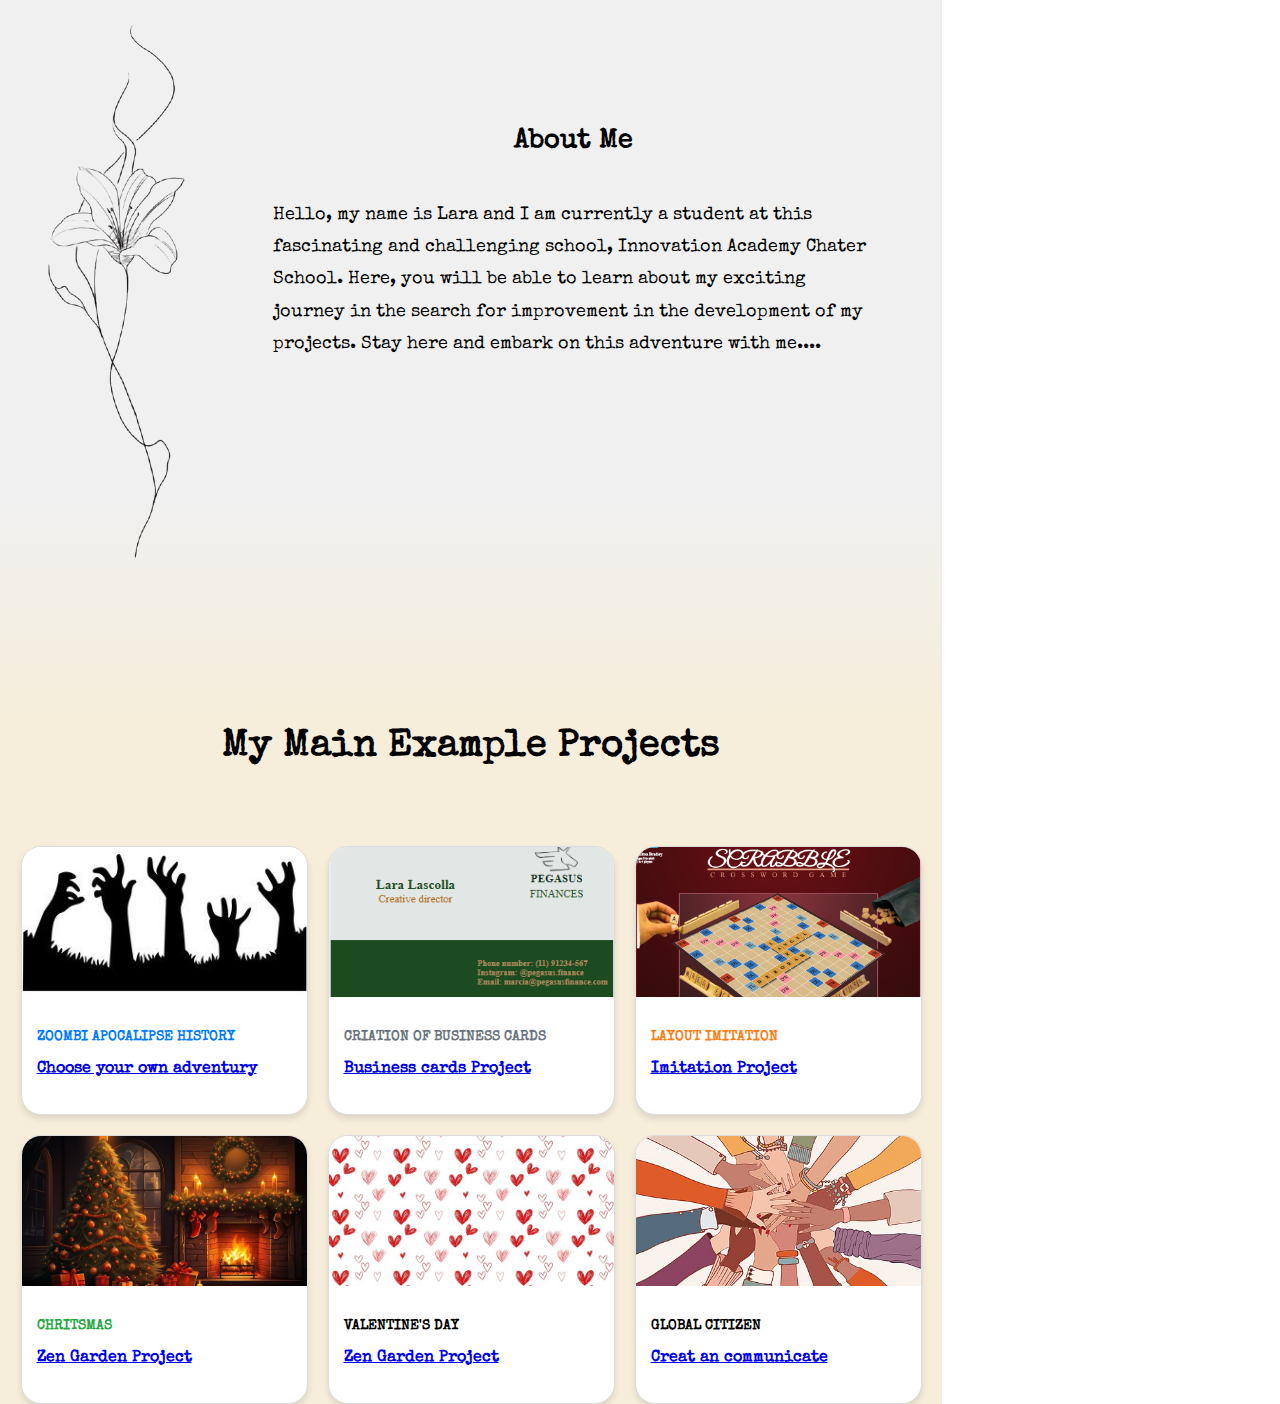
==== portifolio.html @ 71ce7b04 "jj" ====
<!DOCTYPE html>
<html lang="en">
<head>
  <meta charset="UTF-8" />
  <meta name="viewport" content="width=device-width, initial-scale=1.0" />
  <title>Carrossel</title>
  <link rel="stylesheet" href="style.css" />
  <link rel="stylesheet" href="carousel.css" />
</head>
<body>
   <main>
    <section class="info" id="about-me">
      <div class="about-me">
        <h2>About Me</h2><br>
        <p>Hello, my name is Lara and I am currently a student at this fascinating and challenging school, Innovation Academy Chater School. Here, you will be able to learn about my exciting journey in the search for improvement in the development of my projects. Stay here and embark on this adventure with me....</p>
      </div>
    </section>
    <div class="sample-work" id="cyoa">
      <h2>My Main Example Projects</h2>
    
    </div><br><br>
     <div class="card-container">
    <!-- Card 1-->
    <div class="card">
      
     <img src="/zombieshands.jpg" alt="zombies" class="card-image">
      <div class="card-body">
        <span class="card-category card-category-blue">zoombi apocalipse history</span>
        <h3 class="card-title"><a href="https://iacs-cs.github.io/choose-your-own-adventure-lajo/" > Choose your own adventury </a></h3>
      </div>
    </div>

    <!-- Card 2-->
    <div class="card">
      <img src="/business.png" alt="Imagem do Card" class="card-image">
      <div class="card-body">
        <span class="card-category card-category-gray">Criation of Business cards  </span>
        <h3 class="card-title"><a href="https://iacs-cs.github.io/business-card-lara-pocoyo/" > Business cards Project </a></h3>
      </div>
    </div>

    <!-- Card 3 -->
    <div class="card">
      <img src="/imitation.png" alt="Imagem do Card" class="card-image">
      <div class="card-body">
        <span class="card-category card-category-orange">Layout Imitation</span>
       <h3 class="card-title"><a href="https://iacs-cs.github.io/project-imitation-anjola/" > Imitation Project </a></h3>
      </div>
    </div>

    <!-- Card 4 -->
    <div class="card">
      <img src="/christmas.png" alt="Imagem do Card" class="card-image">
      <div class="card-body">
        <span class="card-category card-category-green">Chritsmas</span>
       <h3 class="card-title"><a href="https://iacs-zen-garden.netlify.app/?authuser=0#lara-pocoyo--style2" > Zen Garden Project</a></h3>
      </div>
    </div>
 <div class="card">
      <img src="/hearts.png" alt="Imagem do Card" class="card-image">
      <div class="card-body">
        <span class="card-category card-category-red">Valentine's day</span>
      <h3 class="card-title"><a href="https://iacs-zen-garden.netlify.app/?authuser=0#lara-pocoyo--style" > Zen Garden Project</a></h3>
      </div>
    </div>

    <!-- Card 6 -->
    <div class="card">
      <img src="/citizen.png" alt="Imagem do Card" class="card-image">
      <div class="card-body">
        <span class="card-category card-category-purple"> Global citizen</span>
        <h3 class="card-title"><a href="https://www.canva.com/design/DAGSFRlXzS4/0BJ7MSQDtgeeBz87vM3l8Q/edit" > Creat an communicate</a></h3>
      </div>
    </div>
  </div>
      </div>
    </div>
    <div class="contacts">
      
    </div>
  </main>

  <script src="main.js"></script>
</body
---- style.css ----
@import url('https://fonts.googleapis.com/css2?family=Cookie&family=Courier+Prime:ital,wght@0,400;0,700;1,400;1,700&family=Creepster&family=Dancing+Script:wght@400..700&family=Lugrasimo&family=Mountains+of+Christmas:wght@400;700&family=Nosifer&family=Orbitron:wght@400..900&family=Petit+Formal+Script&family=Pixelify+Sans:wght@400..700&family=Roboto:ital,wght@0,100;0,300;0,400;0,500;0,700;0,900;1,100;1,300;1,400;1,500;1,700;1,900&family=Special+Elite&display=swap');
@import url('https://fonts.googleapis.com/css2?family=Cookie&family=Courier+Prime:ital,wght@0,400;0,700;1,400;1,700&family=Creepster&family=Dancing+Script:wght@400..700&family=Lugrasimo&family=Mountains+of+Christmas:wght@400;700&family=Nosifer&family=Orbitron:wght@400..900&family=Petit+Formal+Script&family=Pixelify+Sans:wght@400..700&family=Roboto:ital,wght@0,100;0,300;0,400;0,500;0,700;0,900;1,100;1,300;1,400;1,500;1,700;1,900&display=swap');
@import url('https://fonts.googleapis.com/css2?family=Cookie&family=Courier+Prime:ital,wght@0,400;0,700;1,400;1,700&family=Creepster&family=Dancing+Script:wght@400..700&family=Lugrasimo&family=Mountains+of+Christmas:wght@400;700&family=Nosifer&family=Orbitron:wght@400..900&family=Pixelify+Sans:wght@400..700&family=Roboto:ital,wght@0,100;0,300;0,400;0,500;0,700;0,900;1,100;1,300;1,400;1,500;1,700;1,900&display=swap');
@import url('https://fonts.googleapis.com/css2?family=Cookie&family=Courier+Prime:ital,wght@0,400;0,700;1,400;1,700&family=Creepster&family=Dancing+Script:wght@400..700&family=Mountains+of+Christmas:wght@400;700&family=Nosifer&family=Orbitron:wght@400..900&family=Pixelify+Sans:wght@400..700&family=Roboto:ital,wght@0,100;0,300;0,400;0,500;0,700;0,900;1,100;1,300;1,400;1,500;1,700;1,900&display=swap');
@import url('https://fonts.googleapis.com/css2?family=Amatic+SC:wght@400;700&family=Dancing+Script:wght@400..700&family=Moo+Lah+Lah&family=Special+Elite&display=swap');
@import url('https://fonts.googleapis.com/css2?family=Amatic+SC:wght@400;700&family=Courier+Prime:ital,wght@0,400;0,700;1,400;1,700&family=Dancing+Script:wght@400..700&family=Moo+Lah+Lah&family=Special+Elite&display=swap');
@import url('https://fonts.googleapis.com/css2?family=Amatic+SC:wght@400;700&family=Courier+Prime:ital,wght@0,400;0,700;1,400;1,700&family=Cutive+Mono&family=Dancing+Script:wght@400..700&family=Moo+Lah+Lah&family=Special+Elite&display=swap');
html {
  /* Make #id links scroll smoothly */
  scroll-behavior: smooth;
  overflow-x: hidden;
  width: 942px;
}


body {
  /* Change to something you like, but please do customize the font! */
  font-family: Roboto, "Helvetica Neue", sans-serif;
  line-height: 1.4;
  /* reset default margins */
  padding: 0;
  margin: 0;
  box-sizing: border-box;
  width: 942px;
  overflow-x: hidden;
 
}

.hero {
  box-sizing: border-box;
  /* Full screen hero section */
  width: 100%;
  height: 100dvh;
  /* Center the content vertically and horizontally */
  display: grid;
  place-content: center;
  /* Custom text and stuff */
  background: #000000;
  color: white;
  font-family:Cutive Mono;
  font-weight: bold;
  font-size: 70px;
  text-align: center;


}


/* A little "activation" to demonstrate JS is working in the template */
.hero {
  transition: background 0.5s;
}
.hero.active {
  background: #c6093b;
}
main {
  /* Make sure our content can scroll the hero away */
  min-height: 100dvh;
  max-width: 100%; /* choose a width for text */
  line-height: 1.8; /* choose a line spacing */
  font-size: 18px; /* choose a font size */
  margin: 0 auto; /* center the content */
}


.card-container {
  display: flex;
  gap: 20px;
  flex-wrap: wrap;
  justify-content: center;
}

.card {
    background: #fff;
    border: 1px solid #ddd;
    border-radius: 20px;
    overflow: hidden;
    width: 287px;
    box-shadow: 0 4px 6px rgba(0, 0, 0, 0.1);
    transition: transform 0.3s ease, box-shadow 0.3s ease;
    height: 269px;
}


.card:hover {
  transform: translateY(-5px);
  box-shadow: 0 6px 12px rgba(0, 0, 0, 0.15);
}

.card-image {
  width: 100%;
  height: 150px;
  object-fit: cover;
}

.card-body {
  padding: 15px;
}

.card-category {
  font-size: 14px;
  font-weight: bold;
  display: block;
  margin-bottom: 8px;
  text-transform: uppercase;
}

.card-category-blue {
  color: #007bff;
}

.card-category-gray {
  color: #6c757d;
}

.card-category-orange {
  color: #fd7e14;
}

.card-category-green {
  color: #28a745;
}

.card-title {
  font-size: 16px;
  color: #212529;
  line-height: 1.4;
}





*,
*::after,
*::before {
  padding: 0;
  margin: 0;
  box-sizing: border-box;
}

:root {
  --dark-color: #000;
}

.flowerr {
  display: flex;
  align-items: flex-end;
  justify-content: center;
  background-color: var(--dark-color);
  overflow: hidden;
  perspective: 1000px;
  width: 100000px;
  height: 100dvh;
}



.flowers {
  position: relative;
  transform: scale(0.7);
}

.flower {
  position: absolute;
  bottom: 10vmin;
  transform-origin: bottom center;
  z-index: 10;
  --fl-speed: 0.8s;
}
.flower--1 {
  animation: moving-flower-1 4s linear infinite;
}
.flower--1 .flower__line {
  height: 70vmin;
  animation-delay: 0.3s;
}
.flower--1 .flower__line__leaf--1 {
  animation: blooming-leaf-right var(--fl-speed) 1.6s backwards;
}
.flower--1 .flower__line__leaf--2 {
  animation: blooming-leaf-right var(--fl-speed) 1.4s backwards;
}
.flower--1 .flower__line__leaf--3 {
  animation: blooming-leaf-left var(--fl-speed) 1.2s backwards;
}
.flower--1 .flower__line__leaf--4 {
  animation: blooming-leaf-left var(--fl-speed) 1s backwards;
}
.flower--1 .flower__line__leaf--5 {
  animation: blooming-leaf-right var(--fl-speed) 1.8s backwards;
}
.flower--1 .flower__line__leaf--6 {
  animation: blooming-leaf-left var(--fl-speed) 2s backwards;
}
.flower--2 {
  left: 50%;
  transform: rotate(30deg);
  animation: moving-flower-2 4s linear infinite;
}
.flower--2 .flower__line {
  height: 60vmin;
  animation-delay: 0.8s;
}
.flower--2 .flower__line__leaf--1 {
  animation: blooming-leaf-right var(--fl-speed) 1.9s backwards;
}
.flower--2 .flower__line__leaf--2 {
  animation: blooming-leaf-right var(--fl-speed) 1.7s backwards;
}
.flower--2 .flower__line__leaf--3 {
  animation: blooming-leaf-left var(--fl-speed) 1.5s backwards;
}
.flower--2 .flower__line__leaf--4 {
  animation: blooming-leaf-left var(--fl-speed) 1.3s backwards;
}
.flower--3 {
  left: 50%;
  transform: rotate(-15deg);
  animation: moving-flower-3 4s linear infinite;
}
.flower--3 .flower__line {
  animation-delay: 0.9s;
}
.flower--3 .flower__line__leaf--1 {
  animation: blooming-leaf-right var(--fl-speed) 2.5s backwards;
}
.flower--3 .flower__line__leaf--2 {
  animation: blooming-leaf-right var(--fl-speed) 2.3s backwards;
}
.flower--3 .flower__line__leaf--3 {
  animation: blooming-leaf-left var(--fl-speed) 2.1s backwards;
}
.flower--3 .flower__line__leaf--4 {
  animation: blooming-leaf-left var(--fl-speed) 1.9s backwards;
}
.flower__leafs {
  position: relative;
  animation: blooming-flower 2s backwards;
}
.flower__leafs--1 {
  animation-delay: 1.1s;
}
.flower__leafs--2 {
  animation-delay: 1.4s;
}
.flower__leafs--3 {
  animation-delay: 1.7s;
}
.flower__leafs::after {
  content: "";
  position: absolute;
  left: 0;
  top: 0;
  transform: translate(-50%, -100%);
  width: 8vmin;
  height: 8vmin;
  background-color: #6bf0ff;
  filter: blur(10vmin);
}
.flower__leaf {
  position: absolute;
  bottom: 0;
  left: 50%;
  width: 8vmin;
  height: 11vmin;
  border-radius: 51% 49% 47% 53%/44% 45% 55% 69%;
  background-color: #65e6cc;
  background-image: linear-gradient(to top, #40bbab, #a7ffee);
  transform-origin: bottom center;
  opacity: 0.9;
  box-shadow: inset 0 0 2vmin rgba(255, 255, 255, 0.5);
}
.flower__leaf--1 {
  transform: translate(-10%, 1%) rotateY(40deg) rotateX(-50deg);
}
.flower__leaf--2 {
  transform: translate(-50%, -4%) rotateX(40deg);
}
.flower__leaf--3 {
  transform: translate(-90%, 0%) rotateY(45deg) rotateX(50deg);
}
.flower__leaf--4 {
  width: 8vmin;
  height: 8vmin;
  transform-origin: bottom left;
  border-radius: 4vmin 10vmin 4vmin 4vmin;
  transform: translate(0%, 18%) rotateX(70deg) rotate(-43deg);
  background-image: linear-gradient(to top, #39c6d6, #a7ffee);
  z-index: 1;
  opacity: 0.8;
}
.flower__white-circle {
  position: absolute;
  left: -3.5vmin;
  top: -3vmin;
  width: 9vmin;
  height: 4vmin;
  border-radius: 50%;
  background-color: #fff;
}
.flower__white-circle::after {
  content: "";
  position: absolute;
  left: 50%;
  top: 45%;
  transform: translate(-50%, -50%);
  width: 60%;
  height: 60%;
  border-radius: inherit;
  background-image: repeating-linear-gradient(135deg, rgba(0, 0, 0, 0.03) 0px, rgba(0, 0, 0, 0.03) 1px, transparent 1px, transparent 12px), repeating-linear-gradient(45deg, rgba(0, 0, 0, 0.03) 0px, rgba(0, 0, 0, 0.03) 1px, transparent 1px, transparent 12px), repeating-linear-gradient(67.5deg, rgba(0, 0, 0, 0.03) 0px, rgba(0, 0, 0, 0.03) 1px, transparent 1px, transparent 12px), repeating-linear-gradient(135deg, rgba(0, 0, 0, 0.03) 0px, rgba(0, 0, 0, 0.03) 1px, transparent 1px, transparent 12px), repeating-linear-gradient(45deg, rgba(0, 0, 0, 0.03) 0px, rgba(0, 0, 0, 0.03) 1px, transparent 1px, transparent 12px), repeating-linear-gradient(112.5deg, rgba(0, 0, 0, 0.03) 0px, rgba(0, 0, 0, 0.03) 1px, transparent 1px, transparent 12px), repeating-linear-gradient(112.5deg, rgba(0, 0, 0, 0.03) 0px, rgba(0, 0, 0, 0.03) 1px, transparent 1px, transparent 12px), repeating-linear-gradient(45deg, rgba(0, 0, 0, 0.03) 0px, rgba(0, 0, 0, 0.03) 1px, transparent 1px, transparent 12px), repeating-linear-gradient(22.5deg, rgba(0, 0, 0, 0.03) 0px, rgba(0, 0, 0, 0.03) 1px, transparent 1px, transparent 12px), repeating-linear-gradient(45deg, rgba(0, 0, 0, 0.03) 0px, rgba(0, 0, 0, 0.03) 1px, transparent 1px, transparent 12px), repeating-linear-gradient(22.5deg, rgba(0, 0, 0, 0.03) 0px, rgba(0, 0, 0, 0.03) 1px, transparent 1px, transparent 12px), repeating-linear-gradient(135deg, rgba(0, 0, 0, 0.03) 0px, rgba(0, 0, 0, 0.03) 1px, transparent 1px, transparent 12px), repeating-linear-gradient(157.5deg, rgba(0, 0, 0, 0.03) 0px, rgba(0, 0, 0, 0.03) 1px, transparent 1px, transparent 12px), repeating-linear-gradient(67.5deg, rgba(0, 0, 0, 0.03) 0px, rgba(0, 0, 0, 0.03) 1px, transparent 1px, transparent 12px), repeating-linear-gradient(67.5deg, rgba(0, 0, 0, 0.03) 0px, rgba(0, 0, 0, 0.03) 1px, transparent 1px, transparent 12px), linear-gradient(90deg, #ffeb12, #ffce00);
}
.flower__line {
  height: 55vmin;
  width: 1.5vmin;
  background-image: linear-gradient(to left, rgba(0, 0, 0, 0.2), transparent, rgba(255, 255, 255, 0.2)), linear-gradient(to top, transparent 10%, #14757a, #39c6d6);
  box-shadow: inset 0 0 2px rgba(0, 0, 0, 0.5);
  animation: grow-flower-tree 4s backwards;
}
.flower__line__leaf {
  --w: 7vmin;
  --h: calc(var(--w) + 2vmin);
  position: absolute;
  top: 20%;
  left: 90%;
  width: var(--w);
  height: var(--h);
  border-top-right-radius: var(--h);
  border-bottom-left-radius: var(--h);
  background-image: linear-gradient(to top, rgba(20, 117, 122, 0.4), #39c6d6);
}
.flower__line__leaf--1 {
  transform: rotate(70deg) rotateY(30deg);
}
.flower__line__leaf--2 {
  top: 45%;
  transform: rotate(70deg) rotateY(30deg);
}
.flower__line__leaf--3, .flower__line__leaf--4, .flower__line__leaf--6 {
  border-top-right-radius: 0;
  border-bottom-left-radius: 0;
  border-top-left-radius: var(--h);
  border-bottom-right-radius: var(--h);
  left: -460%;
  top: 12%;
  transform: rotate(-70deg) rotateY(30deg);
}
.flower__line__leaf--4 {
  top: 40%;
}
.flower__line__leaf--5 {
  top: 0;
  transform-origin: left;
  transform: rotate(70deg) rotateY(30deg) scale(0.6);
}
.flower__line__leaf--6 {
  top: -2%;
  left: -450%;
  transform-origin: right;
  transform: rotate(-70deg) rotateY(30deg) scale(0.6);
}
.flower__light {
  position: absolute;
  bottom: 0vmin;
  width: 1vmin;
  height: 1vmin;
  background-color: #fffb00;
  border-radius: 50%;
  filter: blur(0.2vmin);
  animation: light-ans 4s linear infinite backwards;
}
.flower__light:nth-child(odd) {
  background-color: #23f0ff;
}
.flower__light--1 {
  left: -2vmin;
  animation-delay: 1s;
}
.flower__light--2 {
  left: 3vmin;
  animation-delay: 0.5s;
}
.flower__light--3 {
  left: -6vmin;
  animation-delay: 0.3s;
}
.flower__light--4 {
  left: 6vmin;
  animation-delay: 0.9s;
}
.flower__light--5 {
  left: -1vmin;
  animation-delay: 1.5s;
}
.flower__light--6 {
  left: -4vmin;
  animation-delay: 3s;
}
.flower__light--7 {
  left: 3vmin;
  animation-delay: 2s;
}
.flower__light--8 {
  left: -6vmin;
  animation-delay: 3.5s;
}
.flower__grass {
  --c: #159faa;
  --line-w: 1.5vmin;
  position: absolute;
  bottom: 12vmin;
  left: -7vmin;
  display: flex;
  flex-direction: column;
  align-items: flex-end;
  z-index: 20;
  transform-origin: bottom center;
  transform: rotate(-48deg) rotateY(40deg);
}
.flower__grass--1 {
  animation: moving-grass 2s linear infinite;
}
.flower__grass--2 {
  left: 2vmin;
  bottom: 10vmin;
  transform: scale(0.5) rotate(75deg) rotateX(10deg) rotateY(-200deg);
  opacity: 0.8;
  z-index: 0;
  animation: moving-grass--2 1.5s linear infinite;
}
.flower__grass--top {
  width: 7vmin;
  height: 10vmin;
  border-top-right-radius: 100%;
  border-right: var(--line-w) solid var(--c);
  transform-origin: bottom center;
  transform: rotate(-2deg);
}
.flower__grass--bottom {
  margin-top: -2px;
  width: var(--line-w);
  height: 25vmin;
  background-image: linear-gradient(to top, transparent, var(--c));
}
.flower__grass__leaf {
  --size: 10vmin;
  position: absolute;
  width: calc(var(--size) * 2.1);
  height: var(--size);
  border-top-left-radius: var(--size);
  border-top-right-radius: var(--size);
  background-image: linear-gradient(to top, transparent, transparent 30%, var(--c));
  z-index: 100;
}
.flower__grass__leaf--1 {
  top: -6%;
  left: 30%;
  --size: 6vmin;
  transform: rotate(-20deg);
  animation: growing-grass-ans--1 2s 2.6s backwards;
}
@keyframes growing-grass-ans--1 {
  0% {
    transform-origin: bottom left;
    transform: rotate(-20deg) scale(0);
  }
}
.flower__grass__leaf--2 {
  top: -5%;
  left: -110%;
  --size: 6vmin;
  transform: rotate(10deg);
  animation: growing-grass-ans--2 2s 2.4s linear backwards;
}
@keyframes growing-grass-ans--2 {
  0% {
    transform-origin: bottom right;
    transform: rotate(10deg) scale(0);
  }
}
.flower__grass__leaf--3 {
  top: 5%;
  left: 60%;
  --size: 8vmin;
  transform: rotate(-18deg) rotateX(-20deg);
  animation: growing-grass-ans--3 2s 2.2s linear backwards;
}
@keyframes growing-grass-ans--3 {
  0% {
    transform-origin: bottom left;
    transform: rotate(-18deg) rotateX(-20deg) scale(0);
  }
}
.flower__grass__leaf--4 {
  top: 6%;
  left: -135%;
  --size: 8vmin;
  transform: rotate(2deg);
  animation: growing-grass-ans--4 2s 2s linear backwards;
}
@keyframes growing-grass-ans--4 {
  0% {
    transform-origin: bottom right;
    transform: rotate(2deg) scale(0);
  }
}
.flower__grass__leaf--5 {
  top: 20%;
  left: 60%;
  --size: 10vmin;
  transform: rotate(-24deg) rotateX(-20deg);
  animation: growing-grass-ans--5 2s 1.8s linear backwards;
}
@keyframes growing-grass-ans--5 {
  0% {
    transform-origin: bottom left;
    transform: rotate(-24deg) rotateX(-20deg) scale(0);
  }
}
.flower__grass__leaf--6 {
  top: 22%;
  left: -180%;
  --size: 10vmin;
  transform: rotate(10deg);
  animation: growing-grass-ans--6 2s 1.6s linear backwards;
}
@keyframes growing-grass-ans--6 {
  0% {
    transform-origin: bottom right;
    transform: rotate(10deg) scale(0);
  }
}
.flower__grass__leaf--7 {
  top: 39%;
  left: 70%;
  --size: 10vmin;
  transform: rotate(-10deg);
  animation: growing-grass-ans--7 2s 1.4s linear backwards;
}
@keyframes growing-grass-ans--7 {
  0% {
    transform-origin: bottom left;
    transform: rotate(-10deg) scale(0);
  }
}
.flower__grass__leaf--8 {
  top: 40%;
  left: -215%;
  --size: 11vmin;
  transform: rotate(10deg);
  animation: growing-grass-ans--8 2s 1.2s linear backwards;
}
@keyframes growing-grass-ans--8 {
  0% {
    transform-origin: bottom right;
    transform: rotate(10deg) scale(0);
  }
}
.flower__grass__overlay {
  position: absolute;
  top: -10%;
  right: 0%;
  width: 100%;
  height: 100%;
  background-color: rgba(0, 0, 0, 0.6);
  filter: blur(1.5vmin);
  z-index: 100;
}
.flower__g-long {
  --w: 2vmin;
  --h: 6vmin;
  --c: #159faa;
  position: absolute;
  bottom: 10vmin;
  left: -3vmin;
  transform-origin: bottom center;
  transform: rotate(-30deg) rotateY(-20deg);
  display: flex;
  flex-direction: column;
  align-items: flex-end;
  animation: flower-g-long-ans 3s linear infinite;
}
@keyframes flower-g-long-ans {
  0%, 100% {
    transform: rotate(-30deg) rotateY(-20deg);
  }
  50% {
    transform: rotate(-32deg) rotateY(-20deg);
  }
}
.flower__g-long__top {
  top: calc(var(--h) * -1);
  width: calc(var(--w) + 1vmin);
  height: var(--h);
  border-top-right-radius: 100%;
  border-right: 0.7vmin solid var(--c);
  transform: translate(-0.7vmin, 1vmin);
}
.flower__g-long__bottom {
  width: var(--w);
  height: 50vmin;
  transform-origin: bottom center;
  background-image: linear-gradient(to top, transparent 30%, var(--c));
  box-shadow: inset 0 0 2px rgba(0, 0, 0, 0.5);
  clip-path: polygon(35% 0, 65% 1%, 100% 100%, 0% 100%);
}
.flower__g-right {
  position: absolute;
  bottom: 6vmin;
  left: -2vmin;
  transform-origin: bottom left;
  transform: rotate(20deg);
}
.flower__g-right .leaf {
  width: 30vmin;
  height: 50vmin;
  border-top-left-radius: 100%;
  border-left: 2vmin solid #079097;
  background-image: linear-gradient(to bottom, transparent, var(--dark-color) 60%);
  mask-image: linear-gradient(to top, transparent 30%, #079097 60%);
}
.flower__g-right--1 {
  animation: flower-g-right-ans 2.5s linear infinite;
}
.flower__g-right--2 {
  left: 5vmin;
  transform: rotateY(-180deg);
  animation: flower-g-right-ans--2 3s linear infinite;
}
.flower__g-right--2 .leaf {
  height: 75vmin;
  filter: blur(0.3vmin);
  opacity: 0.8;
}
@keyframes flower-g-right-ans {
  0%, 100% {
    transform: rotate(20deg);
  }
  50% {
    transform: rotate(24deg) rotateX(-20deg);
  }
}
@keyframes flower-g-right-ans--2 {
  0%, 100% {
    transform: rotateY(-180deg) rotate(0deg) rotateX(-20deg);
  }
  50% {
    transform: rotateY(-180deg) rotate(6deg) rotateX(-20deg);
  }
}
.flower__g-front {
  position: absolute;
  bottom: 6vmin;
  left: 2.5vmin;
  z-index: 100;
  transform-origin: bottom center;
  transform: rotate(-28deg) rotateY(30deg) scale(1.04);
  animation: flower__g-front-ans 2s linear infinite;
}
@keyframes flower__g-front-ans {
  0%, 100% {
    transform: rotate(-28deg) rotateY(30deg) scale(1.04);
  }
  50% {
    transform: rotate(-35deg) rotateY(40deg) scale(1.04);
  }
}
.flower__g-front__line {
  width: 0.3vmin;
  height: 20vmin;
  background-image: linear-gradient(to top, transparent, #079097, transparent 100%);
  position: relative;
}
.flower__g-front__leaf-wrapper {
  position: absolute;
  top: 0;
  left: 0;
  transform-origin: bottom left;
  transform: rotate(10deg);
}
.flower__g-front__leaf-wrapper:nth-child(even) {
  left: 0vmin;
  transform: rotateY(-180deg) rotate(5deg);
  animation: flower__g-front__leaf-left-ans 1s ease-in backwards;
}
.flower__g-front__leaf-wrapper:nth-child(odd) {
  animation: flower__g-front__leaf-ans 1s ease-in backwards;
}
.flower__g-front__leaf-wrapper--1 {
  top: -8vmin;
  transform: scale(0.7);
  animation: flower__g-front__leaf-ans 1s 5.5s ease-in backwards !important;
}
.flower__g-front__leaf-wrapper--2 {
  top: -8vmin;
  transform: rotateY(-180deg) scale(0.7) !important;
  animation: flower__g-front__leaf-left-ans-2 1s 4.6s ease-in backwards !important;
}
.flower__g-front__leaf-wrapper--3 {
  top: -3vmin;
  animation: flower__g-front__leaf-ans 1s 4.6s ease-in backwards;
}
.flower__g-front__leaf-wrapper--4 {
  top: -3vmin;
  transform: rotateY(-180deg) scale(0.9) !important;
  animation: flower__g-front__leaf-left-ans-2 1s 4.6s ease-in backwards !important;
}
@keyframes flower__g-front__leaf-left-ans-2 {
  0% {
    transform: rotateY(-180deg) scale(0);
  }
}
.flower__g-front__leaf-wrapper--5, .flower__g-front__leaf-wrapper--6 {
  top: 2vmin;
}
.flower__g-front__leaf-wrapper--7, .flower__g-front__leaf-wrapper--8 {
  top: 6.5vmin;
}
.flower__g-front__leaf-wrapper--2 {
  animation-delay: 5.2s !important;
}
.flower__g-front__leaf-wrapper--3 {
  animation-delay: 4.9s !important;
}
.flower__g-front__leaf-wrapper--5 {
  animation-delay: 4.3s !important;
}
.flower__g-front__leaf-wrapper--6 {
  animation-delay: 4.1s !important;
}
.flower__g-front__leaf-wrapper--7 {
  animation-delay: 3.8s !important;
}
.flower__g-front__leaf-wrapper--8 {
  animation-delay: 3.5s !important;
}
@keyframes flower__g-front__leaf-ans {
  0% {
    transform: rotate(10deg) scale(0);
  }
}
@keyframes flower__g-front__leaf-left-ans {
  0% {
    transform: rotateY(-180deg) rotate(5deg) scale(0);
  }
}
.flower__g-front__leaf {
  width: 10vmin;
  height: 10vmin;
  border-radius: 100% 0% 0% 100%/100% 100% 0% 0%;
  box-shadow: inset 0 2px 1vmin rgba(44, 238, 252, 0.2);
  background-image: linear-gradient(to bottom left, transparent, var(--dark-color)), linear-gradient(to bottom right, #159faa 50%, transparent 50%, transparent);
  -webkit-mask-image: linear-gradient(to bottom right, #159faa 50%, transparent 50%, transparent);
  mask-image: linear-gradient(to bottom right, #159faa 50%, transparent 50%, transparent);
}
.flower__g-fr {
  position: absolute;
  bottom: -4vmin;
  left: vmin;
  transform-origin: bottom left;
  z-index: 10;
  animation: flower__g-fr-ans 2s linear infinite;
}
@keyframes flower__g-fr-ans {
  0%, 100% {
    transform: rotate(2deg);
  }
  50% {
    transform: rotate(4deg);
  }
}
.flower__g-fr .leaf {
  width: 30vmin;
  height: 50vmin;
  border-top-left-radius: 100%;
  border-left: 2vmin solid #079097;
  mask-image: linear-gradient(to top, transparent 25%, #079097 50%);
  position: relative;
  z-index: 1;
}
.flower__g-fr__leaf {
  position: absolute;
  top: 0;
  left: 0;
  width: 10vmin;
  height: 10vmin;
  border-radius: 100% 0% 0% 100%/100% 100% 0% 0%;
  box-shadow: inset 0 2px 1vmin rgba(44, 238, 252, 0.2);
  background-image: linear-gradient(to bottom left, transparent, var(--dark-color) 98%), linear-gradient(to bottom right, #23f0ff 45%, transparent 50%, transparent);
  mask-image: linear-gradient(135deg, #159faa 40%, transparent 50%, transparent);
}
.flower__g-fr__leaf--1 {
  left: 20vmin;
  transform: rotate(45deg);
  animation: flower__g-fr-leaft-ans-1 0.5s 5.2s linear backwards;
}
@keyframes flower__g-fr-leaft-ans-1 {
  0% {
    transform-origin: left;
    transform: rotate(45deg) scale(0);
  }
}
.flower__g-fr__leaf--2 {
  left: 12vmin;
  top: -7vmin;
  transform: rotate(25deg) rotateY(-180deg);
  animation: flower__g-fr-leaft-ans-6 0.5s 5s linear backwards;
}
.flower__g-fr__leaf--3 {
  left: 15vmin;
  top: 6vmin;
  transform: rotate(55deg);
  animation: flower__g-fr-leaft-ans-5 0.5s 4.8s linear backwards;
}
.flower__g-fr__leaf--4 {
  left: 6vmin;
  top: -2vmin;
  transform: rotate(25deg) rotateY(-180deg);
  animation: flower__g-fr-leaft-ans-6 0.5s 4.6s linear backwards;
}
.flower__g-fr__leaf--5 {
  left: 10vmin;
  top: 14vmin;
  transform: rotate(55deg);
  animation: flower__g-fr-leaft-ans-5 0.5s 4.4s linear backwards;
}
@keyframes flower__g-fr-leaft-ans-5 {
  0% {
    transform-origin: left;
    transform: rotate(55deg) scale(0);
  }
}
.flower__g-fr__leaf--6 {
  left: 0vmin;
  top: 6vmin;
  transform: rotate(25deg) rotateY(-180deg);
  animation: flower__g-fr-leaft-ans-6 0.5s 4.2s linear backwards;
}
@keyframes flower__g-fr-leaft-ans-6 {
  0% {
    transform-origin: right;
    transform: rotate(25deg) rotateY(-180deg) scale(0);
  }
}
.flower__g-fr__leaf--7 {
  left: 5vmin;
  top: 22vmin;
  transform: rotate(45deg);
  animation: flower__g-fr-leaft-ans-7 0.5s 4s linear backwards;
}
@keyframes flower__g-fr-leaft-ans-7 {
  0% {
    transform-origin: left;
    transform: rotate(45deg) scale(0);
  }
}
.flower__g-fr__leaf--8 {
  left: -4vmin;
  top: 15vmin;
  transform: rotate(15deg) rotateY(-180deg);
  animation: flower__g-fr-leaft-ans-8 0.5s 3.8s linear backwards;
}
@keyframes flower__g-fr-leaft-ans-8 {
  0% {
    transform-origin: right;
    transform: rotate(15deg) rotateY(-180deg) scale(0);
  }
}

.long-g {
  position: absolute;
  bottom: 25vmin;
  left: -42vmin;
  transform-origin: bottom left;
}
.long-g--1 {
  bottom: 0vmin;
  transform: scale(0.8) rotate(-5deg);
}
.long-g--1 .leaf {
mask-image: linear-gradient(to top, transparent 40%, #079097 80%) !important;
}
.long-g--1 .leaf--1 {
  --w: 5vmin;
  --h: 60vmin;
  left: -2vmin;
  transform: rotate(3deg) rotateY(-180deg);
}
.long-g--2, .long-g--3 {
  bottom: -3vmin;
  left: -35vmin;
  transform-origin: center;
  transform: scale(0.6) rotateX(60deg);
}
.long-g--2 .leaf, .long-g--3 .leaf {
  mask-image: linear-gradient(to top, transparent 50%, #079097 80%) !important;
}
.long-g--2 .leaf--1, .long-g--3 .leaf--1 {
  left: -1vmin;
  transform: rotateY(-180deg);
}
.long-g--3 {
  left: -17vmin;
  bottom: 0vmin;
}
.long-g--3 .leaf {
  mask-image: linear-gradient(to top, transparent 40%, #079097 80%) !important;
}
.long-g--4 {
  left: 25vmin;
  bottom: -3vmin;
  transform-origin: center;
  transform: scale(0.6) rotateX(60deg);
}
.long-g--4 .leaf {
  mask-image: linear-gradient(to top, transparent 50%, #079097 80%) !important;
}
.long-g--5 {
  left: 42vmin;
  bottom: 0vmin;
  transform: scale(0.8) rotate(2deg);
}
.long-g--6 {
  left: 0vmin;
  bottom: -20vmin;
  z-index: 100;
  filter: blur(0.3vmin);
  transform: scale(0.8) rotate(2deg);
}
.long-g--7 {
  left: 35vmin;
  bottom: 20vmin;
  z-index: -1;
  filter: blur(0.3vmin);
  transform: scale(0.6) rotate(2deg);
  opacity: 0.7;
}
.long-g .leaf {
  --w: 15vmin;
  --h: 40vmin;
  --c: #1aaa15;
  position: absolute;
  bottom: 0;
  width: var(--w);
  height: var(--h);
  border-top-left-radius: 100%;
  border-left: 2vmin solid var(--c);
  mask-image: linear-gradient(to top, transparent 20%, var(--dark-color));
  transform-origin: bottom center;
}
.long-g .leaf--0 {
  left: 2vmin;
  animation: leaf-ans-1 4s linear infinite;
}
.long-g .leaf--1 {
  --w: 5vmin;
  --h: 60vmin;
  animation: leaf-ans-1 4s linear infinite;
}
.long-g .leaf--2 {
  --w: 10vmin;
  --h: 40vmin;
  left: -0.5vmin;
  bottom: 5vmin;
  transform-origin: bottom left;
  transform: rotateY(-180deg);
  animation: leaf-ans-2 3s linear infinite;
}
.long-g .leaf--3 {
  --w: 5vmin;
  --h: 30vmin;
  left: -1vmin;
  bottom: 3.2vmin;
  transform-origin: bottom left;
  transform: rotate(-10deg) rotateY(-180deg);
  animation: leaf-ans-3 3s linear infinite;
}

@keyframes leaf-ans-1 {
  0%, 100% {
    transform: rotate(-5deg) scale(1);
  }
  50% {
    transform: rotate(5deg) scale(1.1);
  }
}
@keyframes leaf-ans-2 {
  0%, 100% {
    transform: rotateY(-180deg) rotate(5deg);
  }
  50% {
    transform: rotateY(-180deg) rotate(0deg) scale(1.1);
  }
}
@keyframes leaf-ans-3 {
  0%, 100% {
    transform: rotate(-10deg) rotateY(-180deg);
  }
  50% {
    transform: rotate(-20deg) rotateY(-180deg);
  }
}
.grow-ans {
  animation: grow-ans 2s var(--d) backwards;
}

@keyframes grow-ans {
  0% {
    transform: scale(0);
    opacity: 0;
  }
}
@keyframes light-ans {
  0% {
    opacity: 0;
    transform: translateY(0vmin);
  }
  25% {
    opacity: 1;
    transform: translateY(-5vmin) translateX(-2vmin);
  }
  50% {
    opacity: 1;
    transform: translateY(-15vmin) translateX(2vmin);
    filter: blur(0.2vmin);
  }
  75% {
    transform: translateY(-20vmin) translateX(-2vmin);
    filter: blur(0.2vmin);
  }
  100% {
    transform: translateY(-30vmin);
    opacity: 0;
    filter: blur(1vmin);
  }
}
@keyframes moving-flower-1 {
  0%, 100% {
    transform: rotate(2deg);
  }
  50% {
    transform: rotate(-2deg);
  }
}
@keyframes moving-flower-2 {
  0%, 100% {
    transform: rotate(18deg);
  }
  50% {
    transform: rotate(14deg);
  }
}
@keyframes moving-flower-3 {
  0%, 100% {
    transform: rotate(-18deg);
  }
  50% {
    transform: rotate(-20deg) rotateY(-10deg);
  }
}
@keyframes blooming-leaf-right {
  0% {
    transform-origin: left;
    transform: rotate(70deg) rotateY(30deg) scale(0);
  }
}
@keyframes blooming-leaf-left {
  0% {
    transform-origin: right;
    transform: rotate(-70deg) rotateY(30deg) scale(0);
  }
}
@keyframes grow-flower-tree {
  0% {
    height: 0;
    border-radius: 1vmin;
  }
}
@keyframes blooming-flower {
  0% {
    transform: scale(0);
  }
}
@keyframes moving-grass {
  0%, 100% {
    transform: rotate(-48deg) rotateY(40deg);
  }
  50% {
    transform: rotate(-50deg) rotateY(40deg);
  }
}
@keyframes moving-grass--2 {
  0%, 100% {
    transform: scale(0.5) rotate(75deg) rotateX(10deg) rotateY(-200deg);
  }
  50% {
    transform: scale(0.5) rotate(79deg) rotateX(10deg) rotateY(-200deg);
  }
}
.growing-grass {
  animation: growing-grass-ans 1s 2s backwards;
}

@keyframes growing-grass-ans {
  0% {
    transform: scale(0);
  }
}
.not-loaded * {
  animation-play-state: paused !important;
}


.wordanimation{
  position: absolute;
  top: 0;
  width: 942px;
  height:30px;

}

#text-container{
    font-size: 50px;
    display: flex;
    flex-wrap: wrap;
    justify-content: center; /* Alinha as palavras ao centro */
  font-family: Petit Formal Script;
  text-shadow: #FC0 6px 0 16px;
  position: relative;

}

.word{
    opacity: 0;
    transform: translateY(20px);
    transition: opacity 1s ease-out, transform 0.5s ease-out;
    margin-right: 5px;
    display: inline-block; /* Faz as palavras ficarem lado a lado */
}

#text-container :first-child{
    top: 129px;
    position: absolute;
    right: 122px;
}

#text-container .word:nth-child(2){
  position :absolute;
  top: 215px;
  right: 468px;;

}

#text-container .word:nth-child(3) a {
    position: absolute;
    top: 325px;
    right: -16px;
    color: #fff;
}

.show {
    opacity: 1;
    transform: translateY(0);
}
main {
  /* Make sure our content can scroll the hero away */
  min-height: 100dvh;
  max-width: 100%; /* choose a width for text */
  line-height: 1.8; /* choose a line spacing */
  font-size: 18px; /* choose a font size */
  margin: 0 auto;
  background-color:#f6eedb;
  font-family: Special Elite; /* center the content */
}

.info {
    height: 714px;
    width: 950px;
background: linear-gradient(#f0f0f0 70%,#f6eedb);
display: flex;
}

.info::before { 
  content:"" ;
  background-image: url(/flower.png);
      height: 580px;
    width: 211px;
  position: absolute;
}

.about-me {
    width: 100%;
    height: 67%;
    display: flex;
    flex-direction: column;
    align-items: center;
    justify-content: center;
    font-family: Special Elite;
    padding-left: 273px;
    padding-right: 77px;
}

.sample-work {
    display: flex;
    flex-direction: column;
    align-items: center;
    font-size: 25px;
}
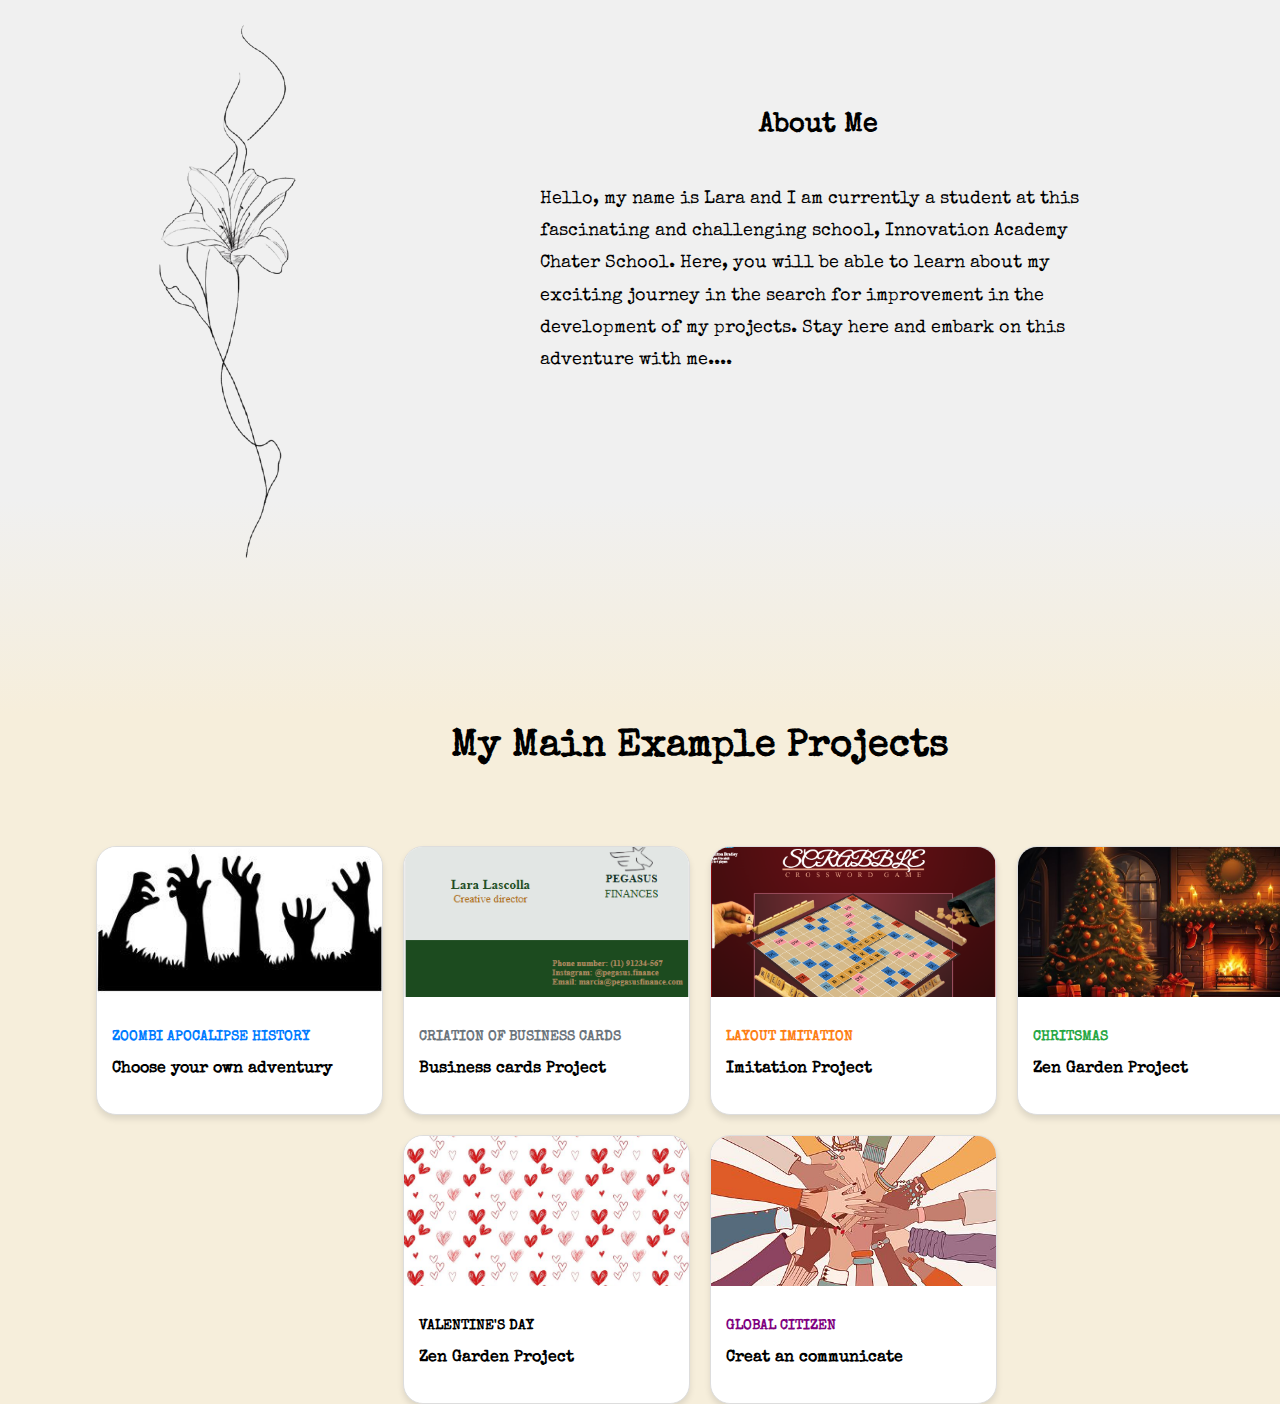
==== commit e4253775: "gg" ====
--- a/portifolio.html
+++ b/portifolio.html
@@ -15,7 +15,7 @@
         <p>Hello, my name is Lara and I am currently a student at this fascinating and challenging school, Innovation Academy Chater School. Here, you will be able to learn about my exciting journey in the search for improvement in the development of my projects. Stay here and embark on this adventure with me....</p>
       </div>
     </section>
-    <div class="sample-work" id="cyoa">
+    <div class=" sample-work" id="cyoa">
       <h2>My Main Example Projects</h2>
     
     </div><br><br>
--- a/style.css
+++ b/style.css
@@ -34,19 +34,16 @@
   /* Center the content vertically and horizontally */
   display: grid;
   place-content: center;
-  /* Custom text and stuff */
   background: #000000;
   color: white;
   font-family:Cutive Mono;
   font-weight: bold;
   font-size: 70px;
   text-align: center;
-
-
-}
-
-
-/* A little "activation" to demonstrate JS is working in the template */
+}
+
+
+
 .hero {
   transition: background 0.5s;
 }
@@ -54,12 +51,12 @@
   background: #c6093b;
 }
 main {
-  /* Make sure our content can scroll the hero away */
+  
   min-height: 100dvh;
-  max-width: 100%; /* choose a width for text */
-  line-height: 1.8; /* choose a line spacing */
-  font-size: 18px; /* choose a font size */
-  margin: 0 auto; /* center the content */
+  max-width: 100%; 
+  line-height: 1.8;
+  font-size: 18px; 
+  margin: 0 auto; 
 }
 
 
@@ -120,6 +117,11 @@
 .card-category-green {
   color: #28a745;
 }
+
+.card-category-purple{
+  color:purple
+}
+
 
 .card-title {
   font-size: 16px;
@@ -1205,4 +1207,102 @@
     flex-direction: column;
     align-items: center;
     font-size: 25px;
+}
+
+a { 
+  text-decoration: none;
+  color:black;
+}
+
+@media only screen and (min-width: 1400px){
+  body{
+    width: 1709px;
+  }
+
+.info{
+  width: 1702px;
+}
+
+.about-me {
+        width: 82%;
+        height: 69%;
+        display: flex;
+        flex-direction: column;
+        align-items: center;
+        justify-content: center;
+        font-family: Special Elite;
+        padding-left: 540px;
+        padding-right: 77px;
+    }
+
+
+    .info::before {
+        content: "";
+        background-image: url(/flower.png);
+        height: 580px;
+        width: 211px;
+        position: absolute;
+        left: 111px;
+    }
+}
+
+@media only screen and (min-width: 768px) and (max-width: 1399px) {
+  body {
+    width: 1399px;
+}
+
+.info{
+  width: 1702px;
+}
+
+.about-me {
+        width: 69%;
+        height: 67%;
+        display: flex;
+        flex-direction: column;
+        align-items: center;
+        justify-content: center;
+        font-family: Special Elite;
+        padding-left: 540px;
+        padding-right: 77px;
+    }
+
+
+    .info::before {
+        content: "";
+        background-image: url(/flower.png);
+        height: 580px;
+        width: 211px;
+        position: absolute;
+        left: 111px;
+    }
+  
+}
+
+@media only screen and (max-width: 767px) {
+
+  body{
+    width:768px;
+  }
+
+#text-container :first-child {
+    top: 129px;
+    position: absolute;
+    right: 173px;
+}
+
+
+#text-container .word:nth-child(2){
+  position :absolute;
+  top: 215px;
+  right: 467px;;
+
+}
+
+#text-container .word:nth-child(3) a {
+    position: absolute;
+    top: 326px;
+    right: -16px;
+    color: #fff;
+}
 }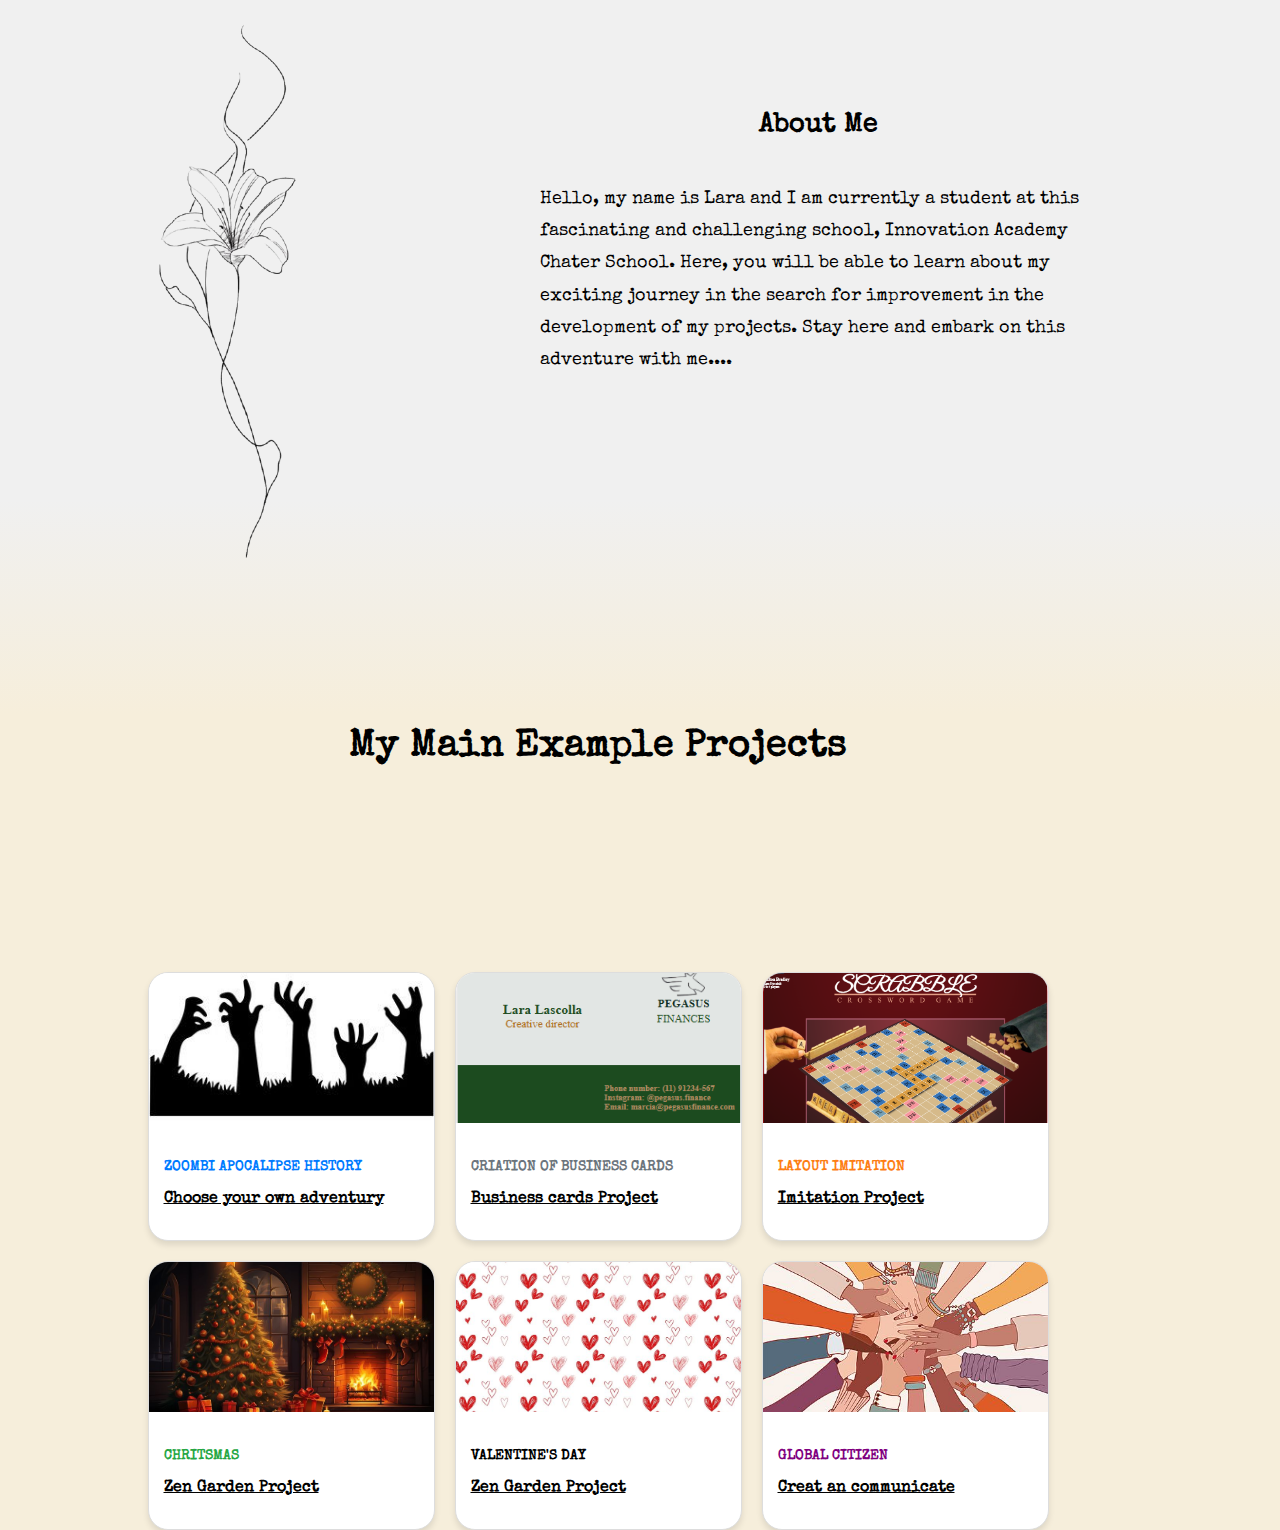
==== commit f0a8595c: "jj" ====
--- a/portifolio.html
+++ b/portifolio.html
@@ -17,12 +17,15 @@
     </section>
     <div class=" sample-work" id="cyoa">
       <h2>My Main Example Projects</h2>
-    
+      <div class="root">
+    <label class="like">
+  <input type="checkbox"/>
+  <div class="hearth"/>
+</label></div>
     </div><br><br>
      <div class="card-container">
     <!-- Card 1-->
     <div class="card">
-      
      <img src="/zombieshands.jpg" alt="zombies" class="card-image">
       <div class="card-body">
         <span class="card-category card-category-blue">zoombi apocalipse history</span>
--- a/style.css
+++ b/style.css
@@ -1210,7 +1210,7 @@
 }
 
 a { 
-  text-decoration: none;
+ 
   color:black;
 }
 
@@ -1276,7 +1276,76 @@
         position: absolute;
         left: 111px;
     }
+
+    .sample-work{
+      width:1196px;
+    }
   
+}
+
+@media only screen and (max-width: 1120px){
+  body{
+    width: 1120px;
+   }
+   
+   
+    #text-container :first-child {
+      top: 129px;
+      position: absolute;
+      right: 125px;
+  }
+  
+  
+  #text-container .word:nth-child(2){
+    position :absolute;
+    top: 215px;
+    right: 460px;;
+  
+  }
+  
+  #text-container .word:nth-child(3) a {
+      position: absolute;
+      top: 326px;
+      right: -26px;
+      color: #fff;
+  }
+
+  .info{
+    width: 1702px;
+  }
+  
+  .about-me {
+          width: 59%;
+          height: 67%;
+          display: flex;
+          flex-direction: column;
+          align-items: center;
+          justify-content: center;
+          font-family: Special Elite;
+          padding-left: 540px;
+          padding-right: 77px;
+      }
+  
+  
+      .info::before {
+          content: "";
+          background-image: url(/flower.png);
+          height: 580px;
+          width: 211px;
+          position: absolute;
+          left: 97px;
+      }
+
+      .sample-work {
+        display: flex;
+        flex-direction: column;
+        align-items: center;
+        font-size: 25px;
+        width: 1122px;
+    }
+    
+
+
 }
 
 @media only screen and (max-width: 767px) {
@@ -1288,7 +1357,7 @@
 #text-container :first-child {
     top: 129px;
     position: absolute;
-    right: 173px;
+    right: 130px;
 }
 
 
@@ -1305,4 +1374,89 @@
     right: -16px;
     color: #fff;
 }
-}+
+
+.info{
+  width: 767px;
+}
+
+.about-me {
+  width: 100%;
+  height: 89%;
+  display: flex;
+  flex-direction: column;
+  align-items: flex-start;
+  font-family: Special Elite;
+  padding-left: 274px; }
+
+    .info::before {
+        content: "";
+        background-image: url(/flower.png);
+        height: 580px;
+        width: 211px;
+        position: absolute;
+        left: 14px;
+    }
+
+    .sample-work {
+      display: flex;
+      flex-direction: column;
+      align-items: center;
+      font-size: 25px;
+      width: 799px;
+  }
+
+}
+
+.root {
+  --size: 100px;
+  --frames: 62;
+}
+
+input {
+  display: none;
+}
+
+.like {
+  display: block;
+  width: var(--size);
+  height: var(--size);
+  cursor: pointer;
+  border-radius: 999px;
+  overflow: visible;
+  -webkit-tap-highlight-color: rgba(0, 0, 0, 0);
+  -webkit-tap-highlight-color: transparent;
+}
+
+.hearth {
+  background-image: url('https://assets.codepen.io/23500/Hashflag-AppleEvent.svg');
+  background-size: calc(var(--size) * var(--frames)) var(--size);
+  background-repeat: no-repeat;
+  background-position-x: calc(var(--size) * (var(--frames) * -1 + 2));
+  background-position-y: calc(var(--size) * 0.02);
+  width: var(--size);
+  height: var(--size);
+}
+
+input:checked + .hearth {
+  animation: like 1s steps(calc(var(--frames) - 3));  
+  animation-fill-mode: forwards;
+}
+
+@keyframes like {
+  0% {
+    background-position-x: 0;
+  }
+  100% {
+    background-position-x: calc(var(--size) * (var(--frames) * -1 + 3));
+  }
+}
+
+@media (hover: hover) {
+  .like:hover {
+    background-color: #E1255E15;
+    .hearth {
+      background-position-x: calc(var(--size) * (var(--frames) * -1 + 1));
+    }
+  }
+}
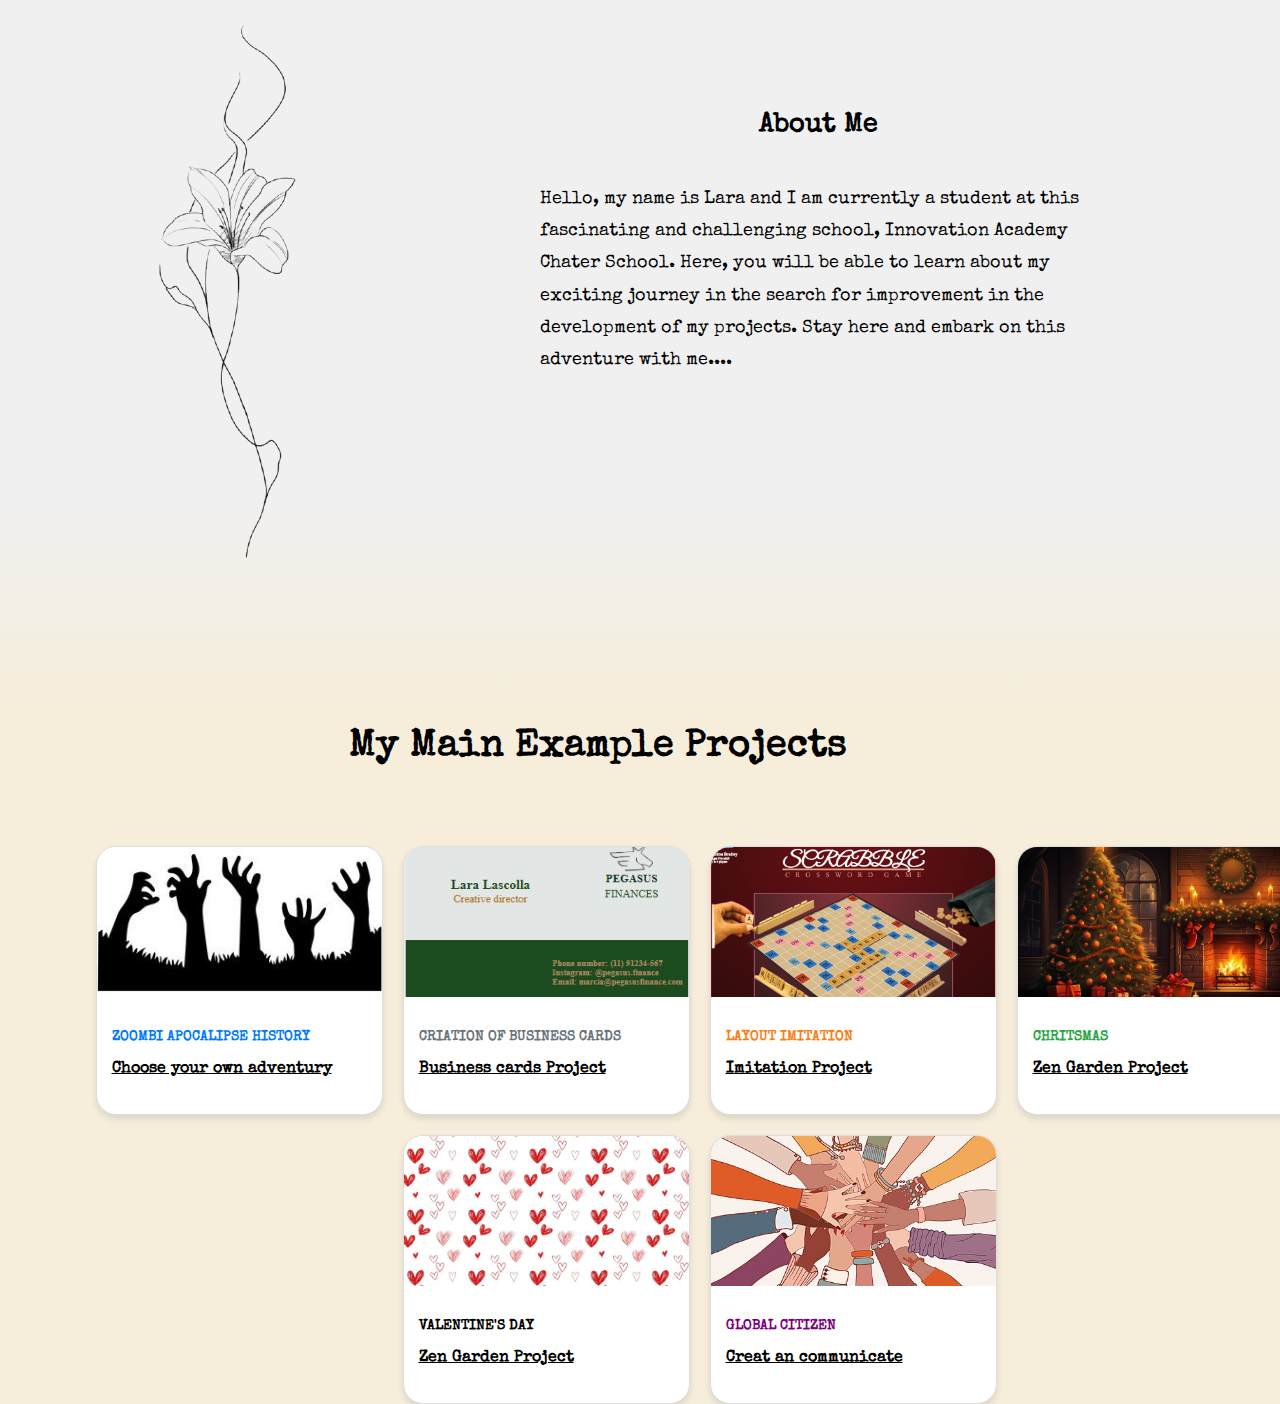
==== commit 41753694: "Update portifolio.html" ====
--- a/portifolio.html
+++ b/portifolio.html
@@ -17,16 +17,13 @@
     </section>
     <div class=" sample-work" id="cyoa">
       <h2>My Main Example Projects</h2>
-      <div class="root">
-    <label class="like">
-  <input type="checkbox"/>
-  <div class="hearth"/>
-</label></div>
+    
     </div><br><br>
      <div class="card-container">
     <!-- Card 1-->
     <div class="card">
-     <img src="/zombieshands.jpg" alt="zombies" class="card-image">
+      
+     <img src="zombieshands.jpg" alt="zombies" class="card-image">
       <div class="card-body">
         <span class="card-category card-category-blue">zoombi apocalipse history</span>
         <h3 class="card-title"><a href="https://iacs-cs.github.io/choose-your-own-adventure-lajo/" > Choose your own adventury </a></h3>
@@ -35,7 +32,7 @@
 
     <!-- Card 2-->
     <div class="card">
-      <img src="/business.png" alt="Imagem do Card" class="card-image">
+      <img src="business.png" alt="Imagem do Card" class="card-image">
       <div class="card-body">
         <span class="card-category card-category-gray">Criation of Business cards  </span>
         <h3 class="card-title"><a href="https://iacs-cs.github.io/business-card-lara-pocoyo/" > Business cards Project </a></h3>
@@ -44,7 +41,7 @@
 
     <!-- Card 3 -->
     <div class="card">
-      <img src="/imitation.png" alt="Imagem do Card" class="card-image">
+      <img src="imitation.png" alt="Imagem do Card" class="card-image">
       <div class="card-body">
         <span class="card-category card-category-orange">Layout Imitation</span>
        <h3 class="card-title"><a href="https://iacs-cs.github.io/project-imitation-anjola/" > Imitation Project </a></h3>
@@ -53,14 +50,14 @@
 
     <!-- Card 4 -->
     <div class="card">
-      <img src="/christmas.png" alt="Imagem do Card" class="card-image">
+      <img src="christmas.png" alt="Imagem do Card" class="card-image">
       <div class="card-body">
         <span class="card-category card-category-green">Chritsmas</span>
        <h3 class="card-title"><a href="https://iacs-zen-garden.netlify.app/?authuser=0#lara-pocoyo--style2" > Zen Garden Project</a></h3>
       </div>
     </div>
  <div class="card">
-      <img src="/hearts.png" alt="Imagem do Card" class="card-image">
+      <img src="hearts.png" alt="Imagem do Card" class="card-image">
       <div class="card-body">
         <span class="card-category card-category-red">Valentine's day</span>
       <h3 class="card-title"><a href="https://iacs-zen-garden.netlify.app/?authuser=0#lara-pocoyo--style" > Zen Garden Project</a></h3>
@@ -69,7 +66,7 @@
 
     <!-- Card 6 -->
     <div class="card">
-      <img src="/citizen.png" alt="Imagem do Card" class="card-image">
+      <img src="citizen.png" alt="Imagem do Card" class="card-image">
       <div class="card-body">
         <span class="card-category card-category-purple"> Global citizen</span>
         <h3 class="card-title"><a href="https://www.canva.com/design/DAGSFRlXzS4/0BJ7MSQDtgeeBz87vM3l8Q/edit" > Creat an communicate</a></h3>
@@ -84,4 +81,4 @@
   </main>
 
   <script src="main.js"></script>
-</body+</body
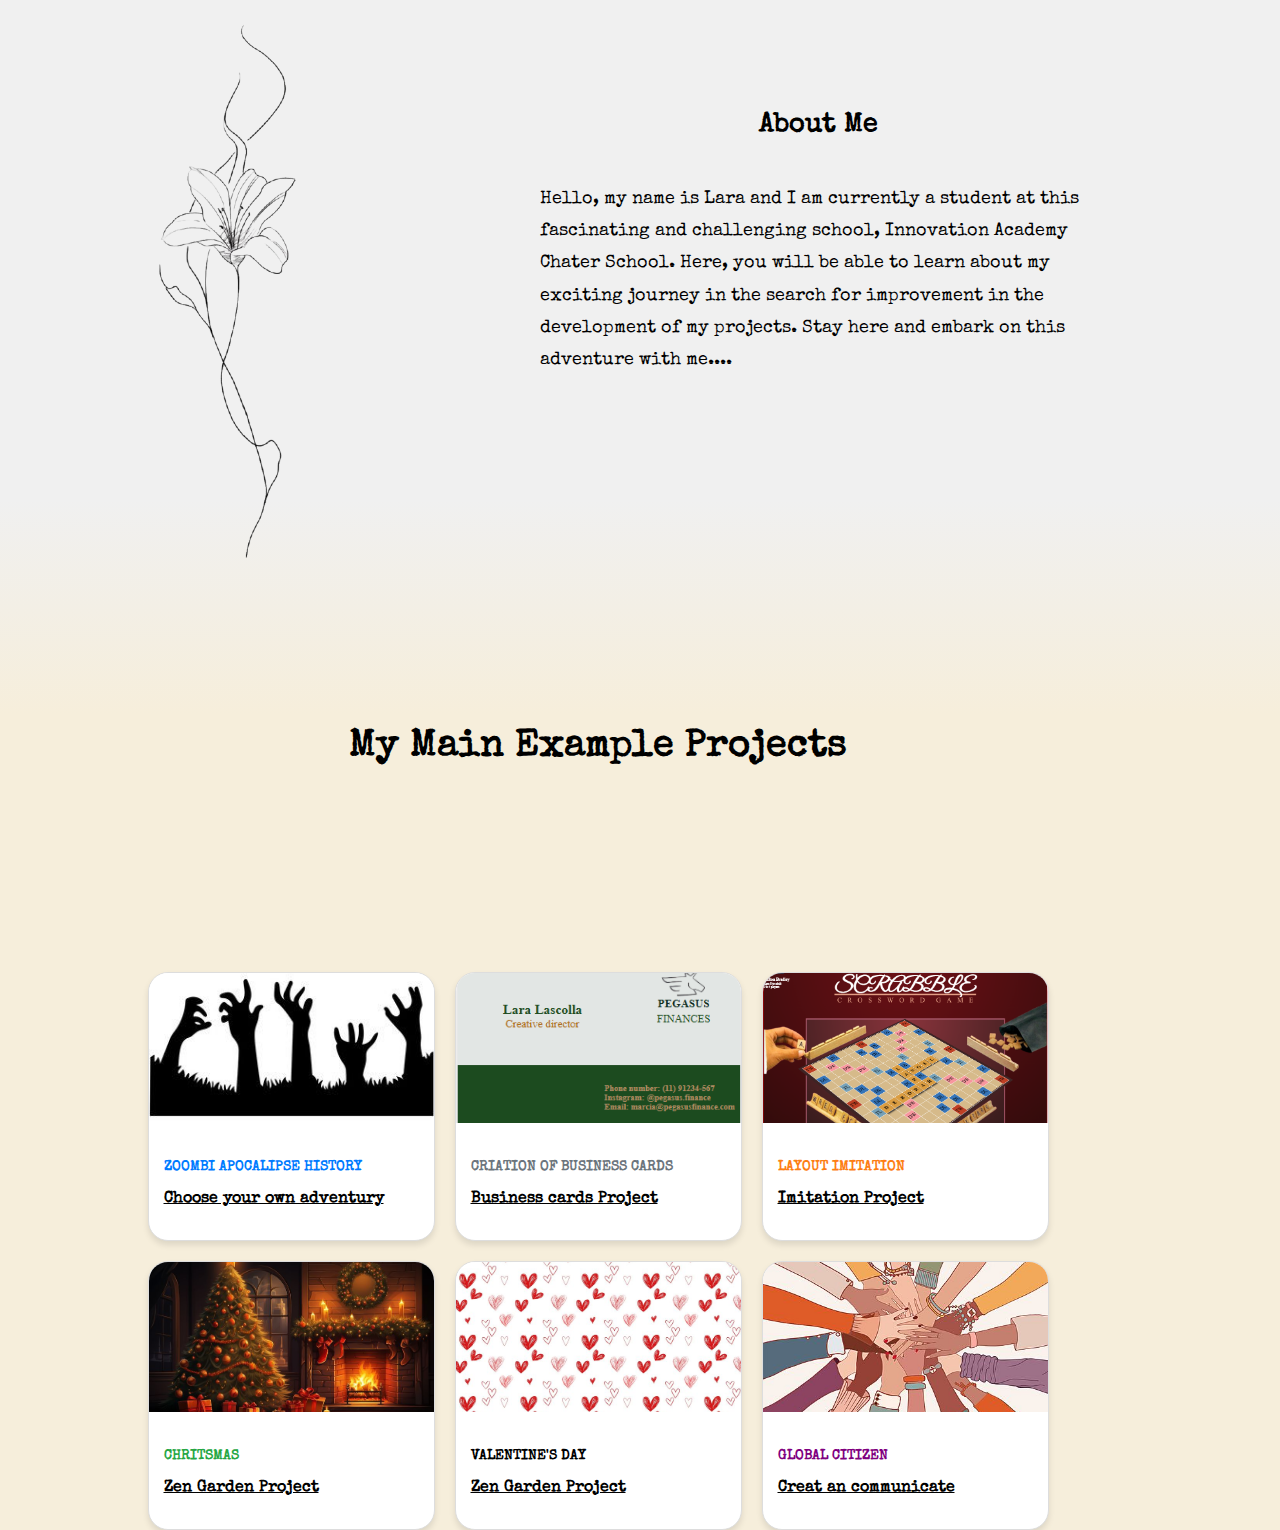
==== commit b2cc2382: "Merge branch 'main' of https://github.com/IACS-CS/portfolio-project-lara-pocoyo" ====
--- a/portifolio.html
+++ b/portifolio.html
@@ -17,12 +17,15 @@
     </section>
     <div class=" sample-work" id="cyoa">
       <h2>My Main Example Projects</h2>
-    
+      <div class="root">
+    <label class="like">
+  <input type="checkbox"/>
+  <div class="hearth">
+</label></div>
     </div><br><br>
      <div class="card-container">
     <!-- Card 1-->
     <div class="card">
-      
      <img src="zombieshands.jpg" alt="zombies" class="card-image">
       <div class="card-body">
         <span class="card-category card-category-blue">zoombi apocalipse history</span>
